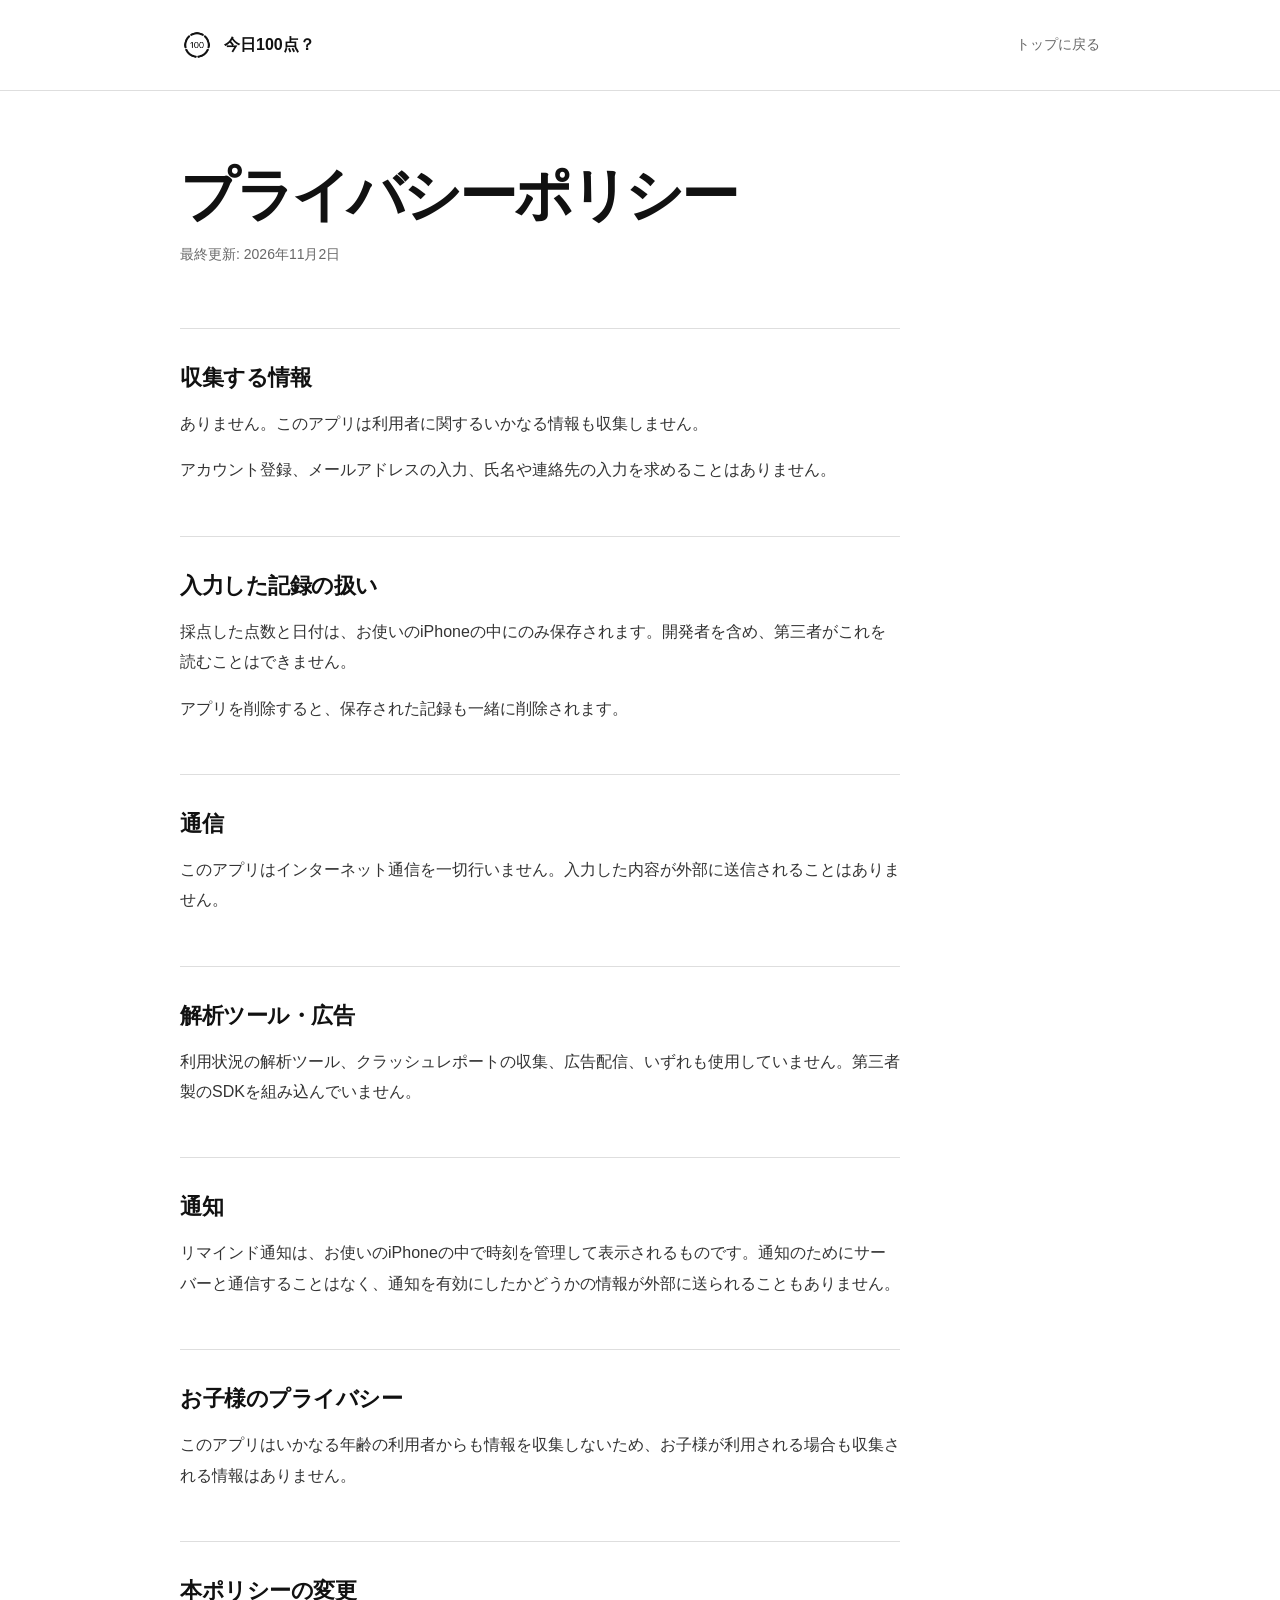
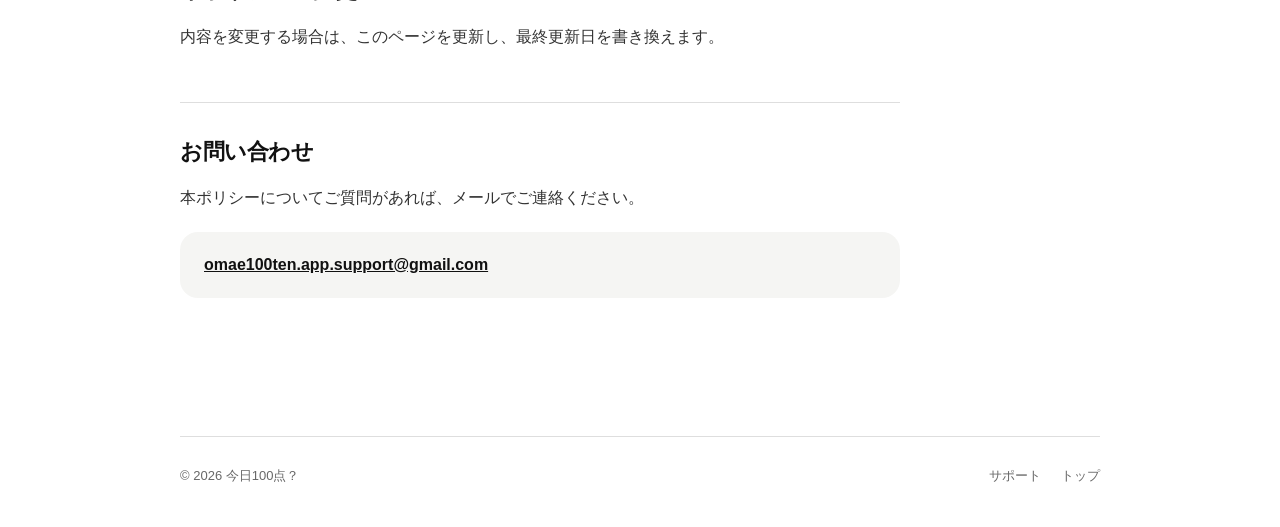
==== privacy/index.html @ cd06e054 "サポートサイトの初版 App Store Connect に出すサポートURL・プライバシーポリシーURL用。 トップ／サポート／プライバシーの3ページ。  ビルド不要の静的サイトにした。3ページしか" ====
<!doctype html>
<html lang="ja">
<head>
<meta charset="utf-8">
<meta name="viewport" content="width=device-width, initial-scale=1">
<title>プライバシーポリシー — 今日100点？</title>
<meta name="description" content="「今日100点？」は利用者の情報を一切収集しません。">
<link rel="icon" href="../icon.png">
<link rel="stylesheet" href="../styles.css">
</head>
<body>
<header class="page-header">
  <div class="page-header-inner shell">
    <a class="brand" href="../">
      <img src="../icon.png" alt="" width="34" height="34">
      <span>今日100点？</span>
    </a>
    <a class="back-link" href="../">トップに戻る</a>
  </div>
</header>

<main class="document shell">
  <div class="document-heading">
    <h1>プライバシーポリシー</h1>
    <p class="updated">最終更新: 2026年11月2日</p>
  </div>

  <div class="document-body">
    <section>
      <h2>収集する情報</h2>
      <p>ありません。このアプリは利用者に関するいかなる情報も収集しません。</p>
      <p>アカウント登録、メールアドレスの入力、氏名や連絡先の入力を求めることはありません。</p>
    </section>

    <section>
      <h2>入力した記録の扱い</h2>
      <p>採点した点数と日付は、お使いのiPhoneの中にのみ保存されます。開発者を含め、第三者がこれを読むことはできません。</p>
      <p>アプリを削除すると、保存された記録も一緒に削除されます。</p>
    </section>

    <section>
      <h2>通信</h2>
      <p>このアプリはインターネット通信を一切行いません。入力した内容が外部に送信されることはありません。</p>
    </section>

    <section>
      <h2>解析ツール・広告</h2>
      <p>利用状況の解析ツール、クラッシュレポートの収集、広告配信、いずれも使用していません。第三者製のSDKを組み込んでいません。</p>
    </section>

    <section>
      <h2>通知</h2>
      <p>リマインド通知は、お使いのiPhoneの中で時刻を管理して表示されるものです。通知のためにサーバーと通信することはなく、通知を有効にしたかどうかの情報が外部に送られることもありません。</p>
    </section>

    <section>
      <h2>お子様のプライバシー</h2>
      <p>このアプリはいかなる年齢の利用者からも情報を収集しないため、お子様が利用される場合も収集される情報はありません。</p>
    </section>

    <section>
      <h2>本ポリシーの変更</h2>
      <p>内容を変更する場合は、このページを更新し、最終更新日を書き換えます。</p>
    </section>

    <section>
      <h2>お問い合わせ</h2>
      <p>本ポリシーについてご質問があれば、メールでご連絡ください。</p>
      <div class="contact-card">
        <a href="mailto:omae100ten.app.support@gmail.com">omae100ten.app.support@gmail.com</a>
      </div>
    </section>
  </div>
</main>

<footer class="footer shell">
  <span>© 2026 今日100点？</span>
  <div>
    <a href="../support/">サポート</a>
    <a href="../">トップ</a>
  </div>
</footer>
</body>
</html>
---- styles.css ----
:root {
  --ink: #111111;
  --muted: #686868;
  --line: #dedede;
  --paper: #ffffff;
  --soft: #f5f5f3;
  --sans: -apple-system, BlinkMacSystemFont, "Hiragino Sans", "Noto Sans JP", "Helvetica Neue", sans-serif;
  --mono: ui-monospace, SFMono-Regular, Menlo, monospace;
}

* { box-sizing: border-box; }

html {
  background: var(--paper);
  color-scheme: light;
  scroll-behavior: smooth;
}

body {
  margin: 0;
  background: var(--paper);
  color: var(--ink);
  font-family: var(--sans);
  -webkit-font-smoothing: antialiased;
}

a { color: inherit; }

.shell {
  width: min(100% - 40px, 920px);
  margin-inline: auto;
}

.hero {
  min-height: 72vh;
  display: flex;
  flex-direction: column;
  align-items: flex-start;
  justify-content: center;
  padding-block: 88px 72px;
}

.app-icon {
  width: 92px;
  height: 92px;
  border-radius: 22px;
  margin-bottom: 32px;
}

.eyebrow,
.section-label {
  margin: 0 0 18px;
  color: var(--muted);
  font-family: var(--mono);
  font-size: 12px;
  font-weight: 650;
  letter-spacing: 0.16em;
}

h1, h2, h3, p { margin-top: 0; }

h1 {
  max-width: 760px;
  margin-bottom: 24px;
  font-size: clamp(42px, 8vw, 78px);
  font-weight: 650;
  letter-spacing: -0.055em;
  line-height: 1.12;
}

.lead {
  max-width: 620px;
  margin-bottom: 36px;
  color: var(--muted);
  font-size: clamp(17px, 2.5vw, 20px);
  line-height: 1.8;
}

.button-row {
  display: flex;
  flex-wrap: wrap;
  gap: 12px;
}

.primary-button,
.secondary-button {
  display: inline-flex;
  min-height: 48px;
  align-items: center;
  justify-content: center;
  border: 1px solid var(--ink);
  border-radius: 999px;
  padding: 0 22px;
  font-size: 15px;
  font-weight: 600;
  text-decoration: none;
  transition: transform 160ms ease, background 160ms ease, color 160ms ease;
}

.primary-button { background: var(--ink); color: var(--paper); }
.secondary-button { background: var(--paper); }

.primary-button:hover,
.secondary-button:hover { transform: translateY(-2px); }

.statement {
  border-top: 1px solid var(--line);
  padding-block: 80px 96px;
}

.statement h2 {
  max-width: 700px;
  margin-bottom: 20px;
  font-size: clamp(30px, 5vw, 48px);
  letter-spacing: -0.04em;
  line-height: 1.18;
}

.statement > p:last-child {
  max-width: 650px;
  color: var(--muted);
  font-size: 17px;
  line-height: 1.9;
}

.page-header {
  border-bottom: 1px solid var(--line);
  padding-block: 28px;
}

.page-header-inner {
  display: flex;
  align-items: center;
  justify-content: space-between;
  gap: 20px;
}

.brand {
  display: inline-flex;
  align-items: center;
  gap: 10px;
  font-weight: 700;
  text-decoration: none;
}

.brand img { width: 34px; height: 34px; border-radius: 9px; }

.back-link { color: var(--muted); font-size: 14px; text-decoration: none; }

.document { padding-block: 72px 104px; }

.document-heading { max-width: 720px; margin-bottom: 64px; }

.document-heading h1 {
  margin-bottom: 18px;
  font-size: clamp(36px, 6vw, 58px);
}

.updated { color: var(--muted); font-size: 14px; }

.document-body { max-width: 720px; }

.document-body section {
  border-top: 1px solid var(--line);
  padding-block: 34px;
}

.document-body h2 {
  margin-bottom: 16px;
  font-size: 22px;
  letter-spacing: -0.02em;
}

.document-body p,
.document-body li {
  color: #333333;
  font-size: 16px;
  line-height: 1.9;
}

.document-body ul { margin: 0; padding-left: 1.25em; }

.document-body p + p { margin-top: 1em; }

.contact-card {
  margin-top: 18px;
  border-radius: 18px;
  background: var(--soft);
  padding: 24px;
}

.contact-card a { font-weight: 650; overflow-wrap: anywhere; }

.footer {
  display: flex;
  justify-content: space-between;
  gap: 24px;
  border-top: 1px solid var(--line);
  padding-block: 30px 42px;
  color: var(--muted);
  font-size: 13px;
}

.footer div { display: flex; gap: 20px; }
.footer a { text-decoration: none; }

@media (max-width: 600px) {
  .shell { width: min(100% - 32px, 920px); }
  .hero { min-height: auto; padding-block: 64px; }
  .app-icon { width: 78px; height: 78px; border-radius: 19px; }
  .button-row, .primary-button, .secondary-button { width: 100%; }
  .document { padding-block: 52px 80px; }
  .document-heading { margin-bottom: 42px; }
  .footer { flex-direction: column; }
}

@media (prefers-reduced-motion: reduce) {
  html { scroll-behavior: auto; }
  .primary-button, .secondary-button { transition: none; }
}
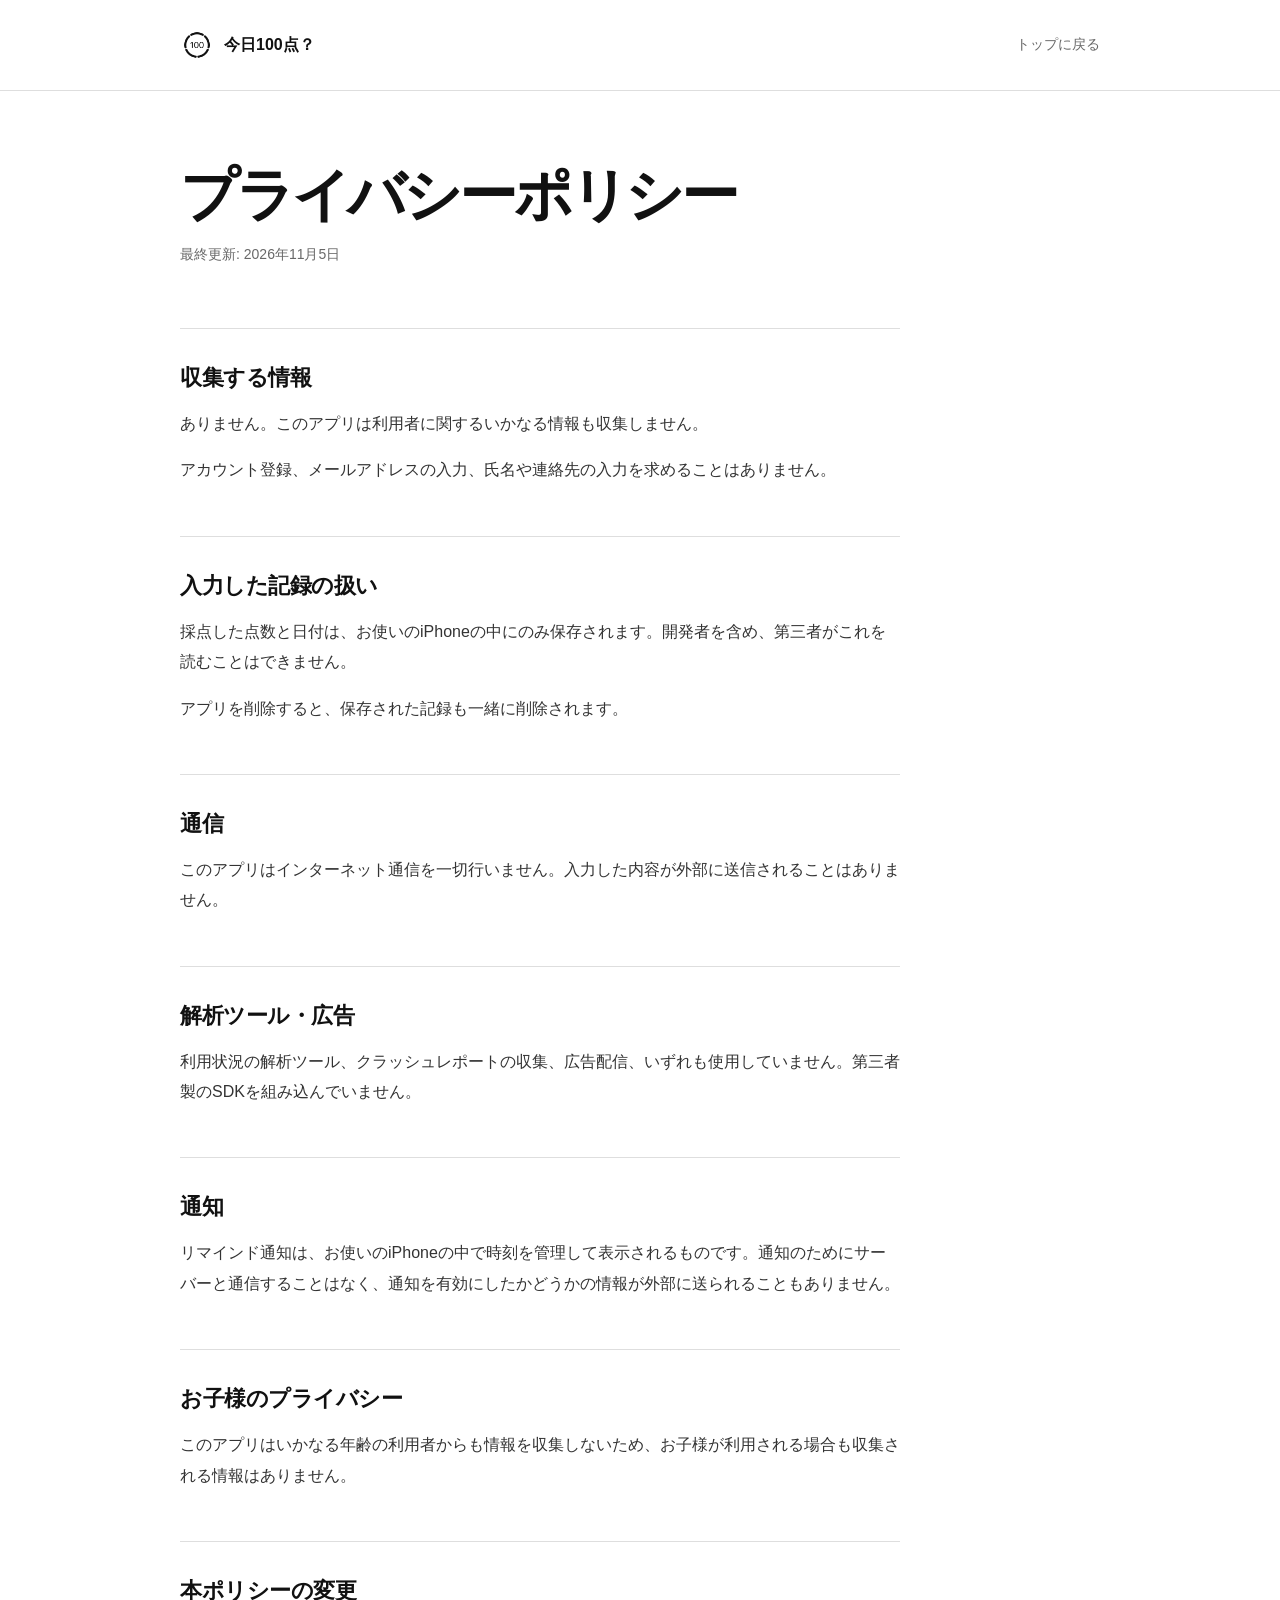
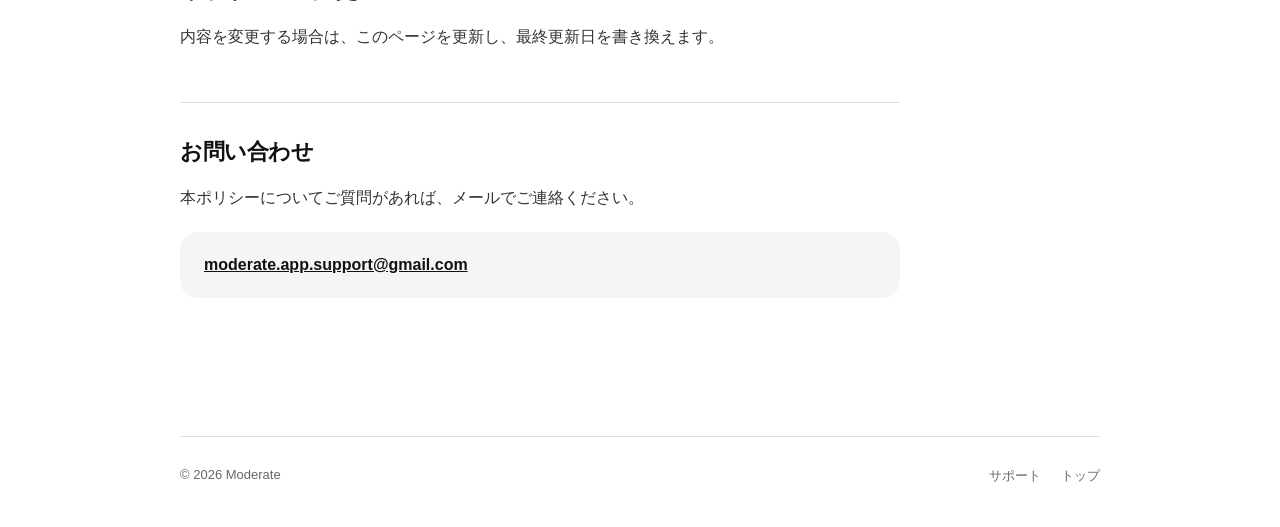
==== commit de2ae205: "連絡先と著作権表記を公開名義 Moderate に変える アプリ名ごとにメールアドレスを取ると増えていくので、 公開名義で1つにまとめて今後のアプリでも使い回せるようにする。 フッターの著作権表記も " ====
--- a/privacy/index.html
+++ b/privacy/index.html
@@ -22,7 +22,7 @@
 <main class="document shell">
   <div class="document-heading">
     <h1>プライバシーポリシー</h1>
-    <p class="updated">最終更新: 2026年11月2日</p>
+    <p class="updated">最終更新: 2026年11月5日</p>
   </div>
 
   <div class="document-body">
@@ -67,14 +67,14 @@
       <h2>お問い合わせ</h2>
       <p>本ポリシーについてご質問があれば、メールでご連絡ください。</p>
       <div class="contact-card">
-        <a href="mailto:omae100ten.app.support@gmail.com">omae100ten.app.support@gmail.com</a>
+        <a href="mailto:moderate.app.support@gmail.com">moderate.app.support@gmail.com</a>
       </div>
     </section>
   </div>
 </main>
 
 <footer class="footer shell">
-  <span>© 2026 今日100点？</span>
+  <span>© 2026 Moderate</span>
   <div>
     <a href="../support/">サポート</a>
     <a href="../">トップ</a>
--- a/styles.css
+++ b/styles.css
@@ -208,12 +208,18 @@
   .shell { width: min(100% - 32px, 920px); }
   .hero { min-height: auto; padding-block: 64px; }
   .app-icon { width: 78px; height: 78px; border-radius: 19px; }
+  h1 { font-size: 32px; }
+  .document-heading h1 { font-size: 30px; }
   .button-row, .primary-button, .secondary-button { width: 100%; }
   .document { padding-block: 52px 80px; }
   .document-heading { margin-bottom: 42px; }
   .footer { flex-direction: column; }
 }
 
+@media (max-width: 360px) {
+  h1 { font-size: 28px; }
+}
+
 @media (prefers-reduced-motion: reduce) {
   html { scroll-behavior: auto; }
   .primary-button, .secondary-button { transition: none; }
